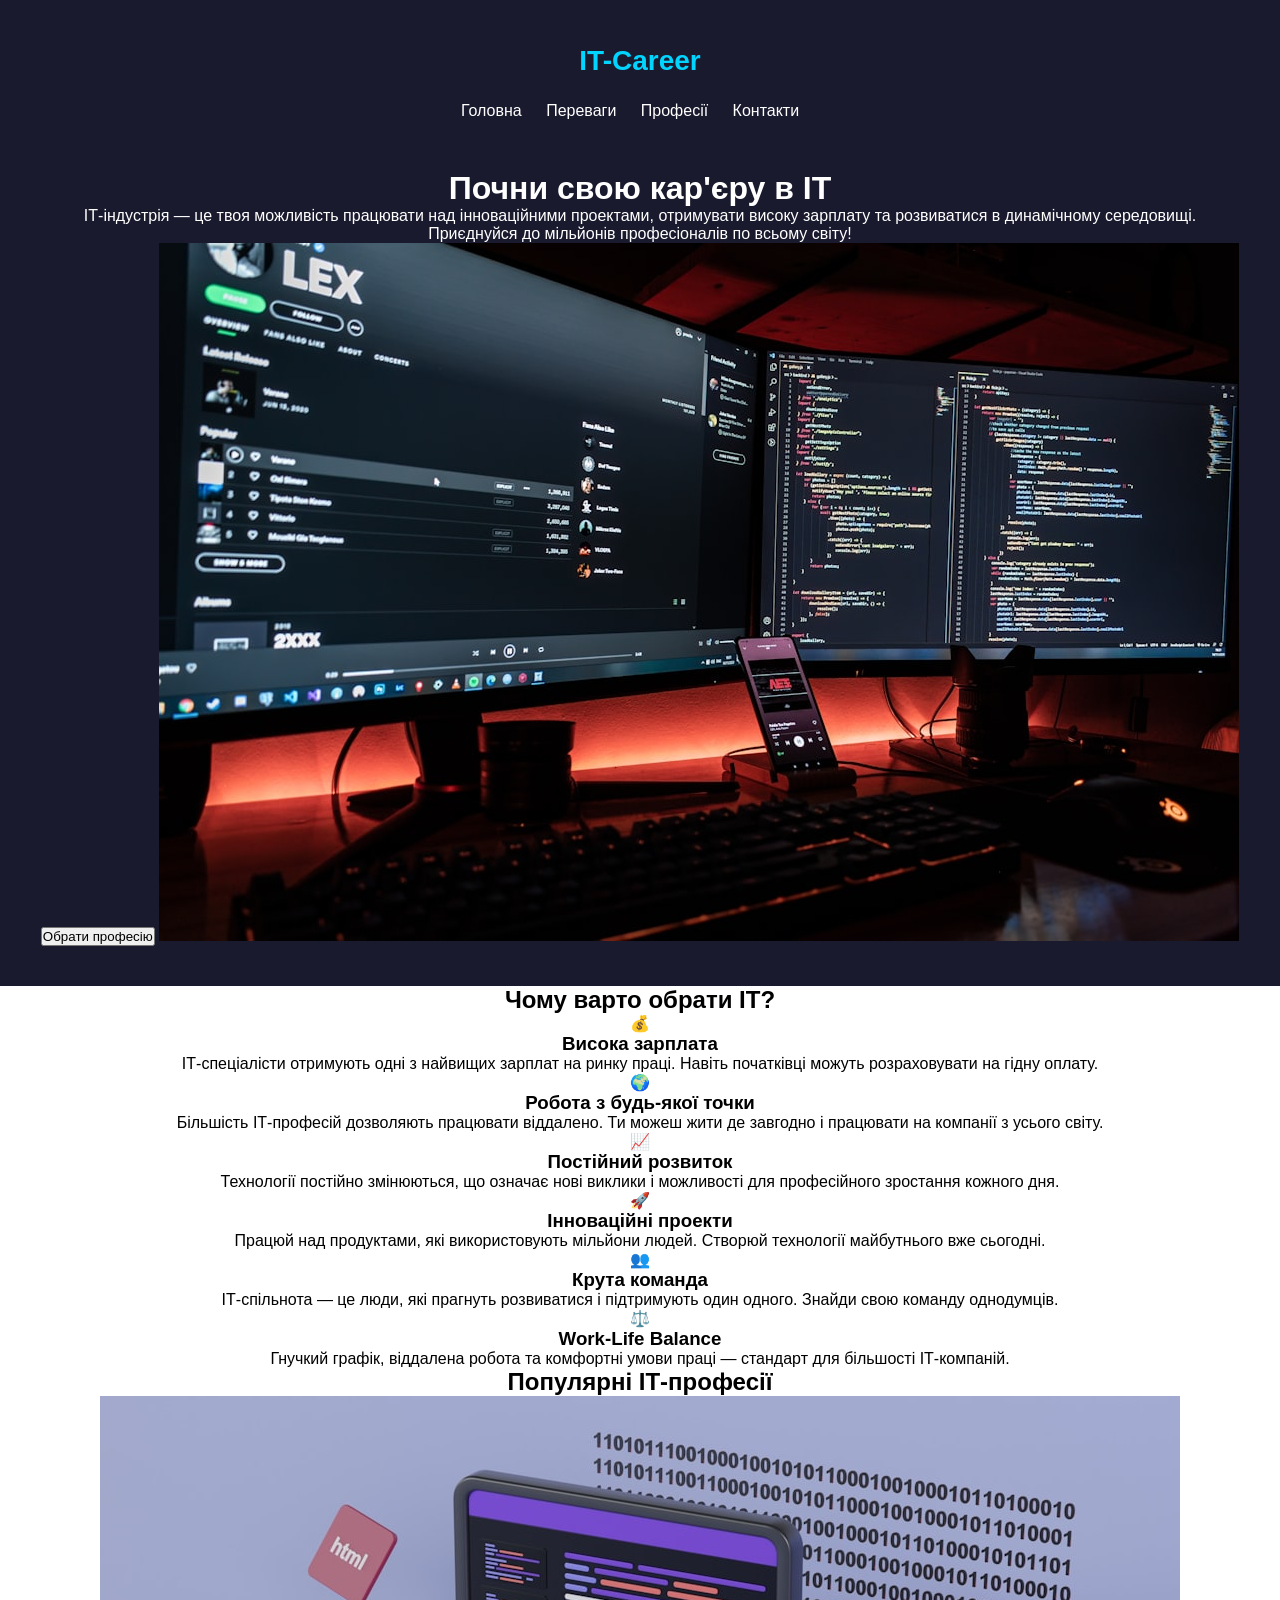
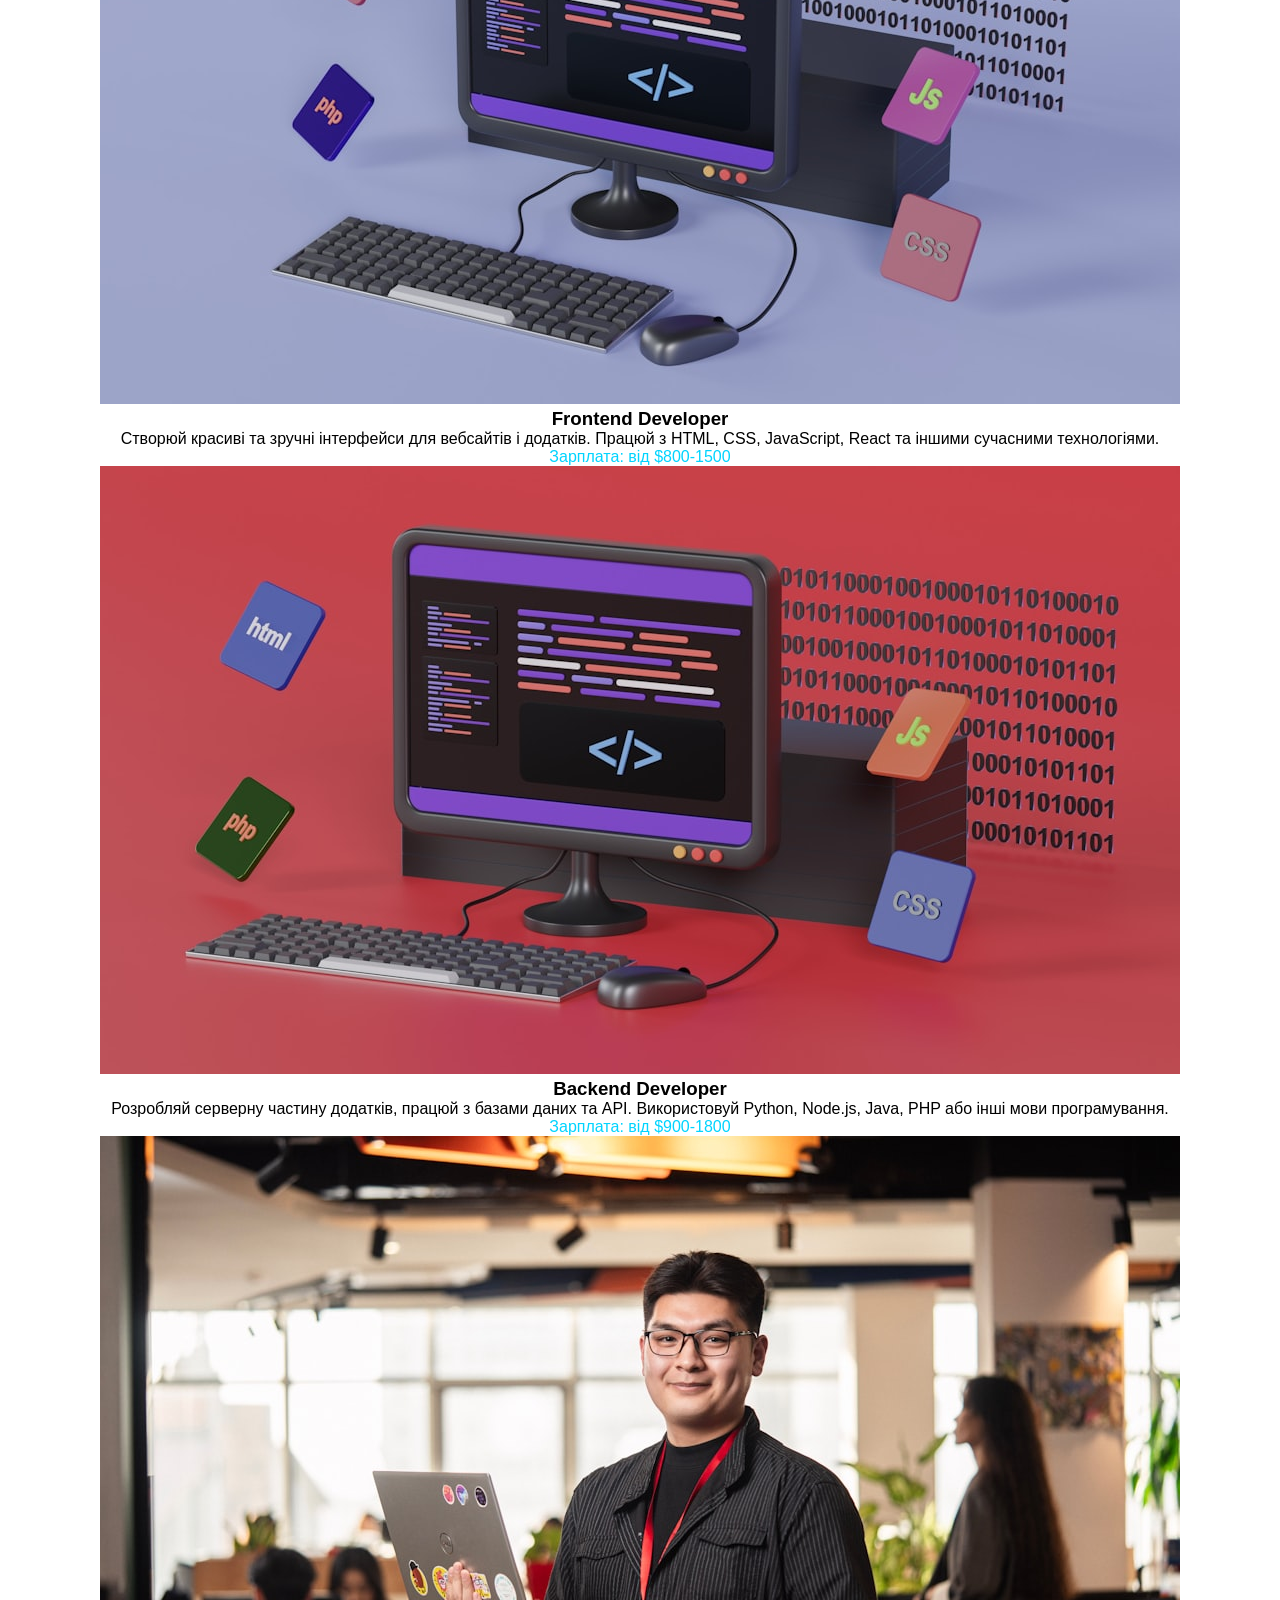
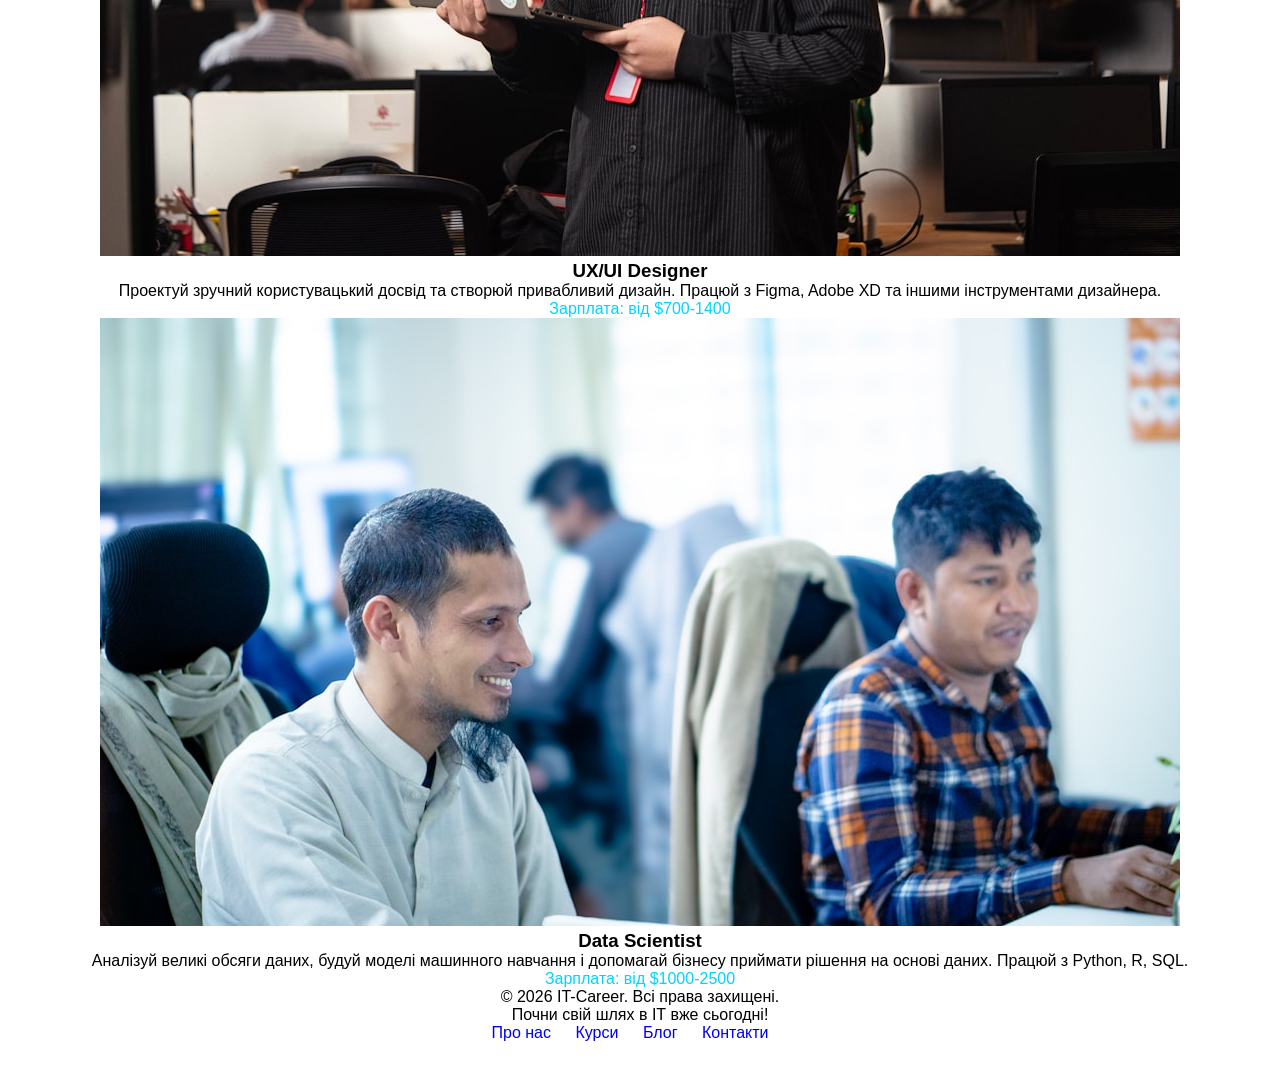
==== lesson_4_web/index.html @ c21bbfa8 "Add files via upload" ====
<!DOCTYPE html>
<html lang="en">
<head>
    <meta charset="UTF-8">
    <title>Landing page for IT careers</title>
    <link href="static/css/style.css" rel="stylesheet" type="text/css">
</head>
<body>
<header class="header-color">
    <div class="wrapper">
        <div class="header-top">
            <div class="logo">
                <span class="text-blue">
                    IT-Career
                </span>
            </div>
            <nav>
                <ul>
                    <li><a href="#">Головна</a></li>
                    <li><a href="#">Переваги</a></li>
                    <li><a href="#">Професії</a></li>
                    <li><a href="#">Контакти</a></li>
                </ul>
            </nav>
        </div>
        <h1>Почни свою кар'єру в ІТ</h1>
        <p>ІТ-індустрія — це твоя можливість працювати над інноваційними проектами, отримувати високу зарплату та розвиватися в динамічному середовищі. Приєднуйся до мільйонів професіоналів по всьому світу!</p>
        <button>Обрати професію</button>
        <img src="static/images/header-img.jfif">
    </div>
</header>
<section class="reasons">
    <div class="wrapper">
        <h2>Чому варто обрати ІТ?</h2>
        <article class="reasons-card">
            <div class="reasons-box-item">
                💰
            </div>
            <h3>Висока зарплата</h3>
            <p>ІТ-спеціалісти отримують одні з найвищих зарплат на ринку праці. Навіть початківці можуть розраховувати на гідну оплату.</p>
        </article>
        <article class="reasons-card">
            <div class="reasons-box-item">
                🌍
            </div>
            <h3>Робота з будь-якої точки</h3>
            <p>Більшість ІТ-професій дозволяють працювати віддалено. Ти можеш жити де завгодно і працювати на компанії з усього світу.</p>
        </article>
        <article class="reasons-card">
            <div class="reasons-box-item">
                📈
            </div>
            <h3>Постійний розвиток</h3>
            <p>Технології постійно змінюються, що означає нові виклики і можливості для професійного зростання кожного дня.</p>
        </article>
        <article class="reasons-card">
            <div class="reasons-box-item">
                🚀
            </div>
            <h3>Інноваційні проекти</h3>
            <p>Працюй над продуктами, які використовують мільйони людей. Створюй технології майбутнього вже сьогодні.</p>
        </article>
        <article class="reasons-card">
            <div class="reasons-box-item">
                👥
            </div>
            <h3>Крута команда</h3>
            <p>ІТ-спільнота — це люди, які прагнуть розвиватися і підтримують один одного. Знайди свою команду однодумців.</p>
        </article>
        <article class="reasons-card">
            <div class="reasons-box-item">
                ⚖️
            </div>
            <h3>Work-Life Balance</h3>
            <p>Гнучкий графік, віддалена робота та комфортні умови праці — стандарт для більшості ІТ-компаній.</p>
        </article>
    </div>
</section>
<section class="professions">
    <div class="wrapper">
        <h2>Популярні ІТ-професії</h2>
        <article class="professions-card">
            <img src="static/images/profession-img1.jfif">
            <h3>Frontend Developer</h3>
            <p>Створюй красиві та зручні інтерфейси для вебсайтів і додатків. Працюй з HTML, CSS, JavaScript, React та іншими сучасними технологіями.</p>
            <p class="text-blue">Зарплата: від $800-1500</p>
        </article>
        <article class="professions-card">
            <img src="static/images/profession-img2.jfif">
            <h3>Backend Developer</h3>
            <p>Розробляй серверну частину додатків, працюй з базами даних та API. Використовуй Python, Node.js, Java, PHP або інші мови програмування.</p>
            <p class="text-blue">Зарплата: від $900-1800</p>
        </article>
        <article class="professions-card">
            <img src="static/images/profession-img3.jfif">
            <h3>UX/UI Designer</h3>
            <p>Проектуй зручний користувацький досвід та створюй привабливий дизайн. Працюй з Figma, Adobe XD та іншими інструментами дизайнера.</p>
            <p class="text-blue">Зарплата: від $700-1400</p>
        </article>
        <article class="professions-card">
            <img src="static/images/profession-img4.jfif">
            <h3>Data Scientist</h3>
            <p>Аналізуй великі обсяги даних, будуй моделі машинного навчання і допомагай бізнесу приймати рішення на основі даних. Працюй з Python, R, SQL.</p>
            <p class="text-blue">Зарплата: від $1000-2500</p>
        </article>
    </div>
</section>
<footer>
    <div class="wrapper">
        <p>&copy; 2026 IT-Career. Всі права захищені.</p>
        <p>Почни свій шлях в ІТ вже сьогодні!</p>
        <nav>
            <ul>
                <li><a href="#">Про нас</a></li>
                <li><a href="#">Курси</a></li>
                <li><a href="#">Блог</a></li>
                <li><a href="#">Контакти</a></li>
            </ul>
        </nav>
    </div>
</footer>
</body>
</html>
---- lesson_4_web/static/css/style.css ----
* {
    margin: 0;
    padding: 0;
    box-sizing: border-box;
    text-decoration: none;
    list-style: none;
}

html {
    font-family: Arial, sans-serif;
    text-align: center;
}

.wrapper {
    max-width: 1200px;
    margin: 0 auto;
}

.text-blue {
    color: #01d4ff;
}

header {
    color: #fff;
    padding: 40px 0;
}

.header-color {
    background: #191a2e;
}

.header-top {
    background: #191a2e;
}

.logo {
    font-size: 28px;
    line-height: 42px;
    font-weight: bold;
    margin-bottom: 20px;
}

nav {
    margin-bottom: 50px;
}

nav ul li {
    display: inline-block;
    margin-right: 20px;
}

header nav ul li a {
    color: #fff;
}
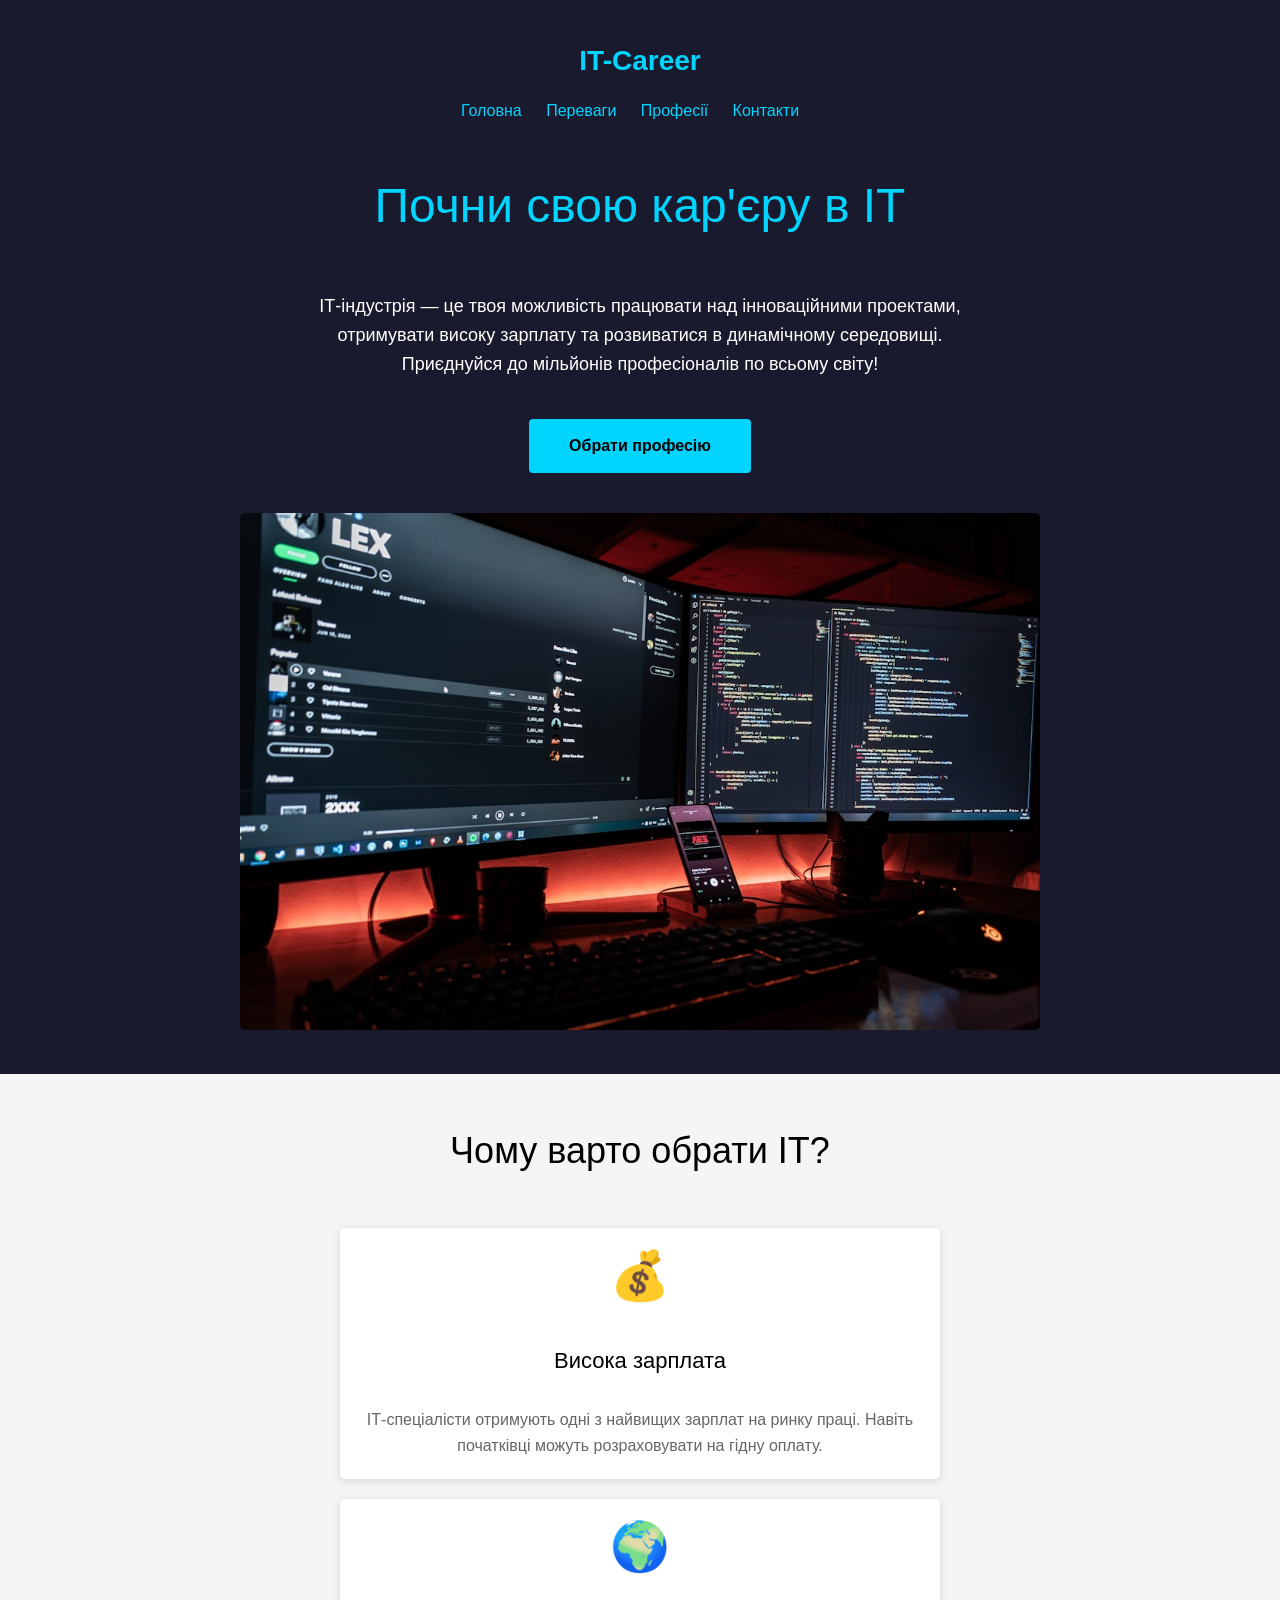
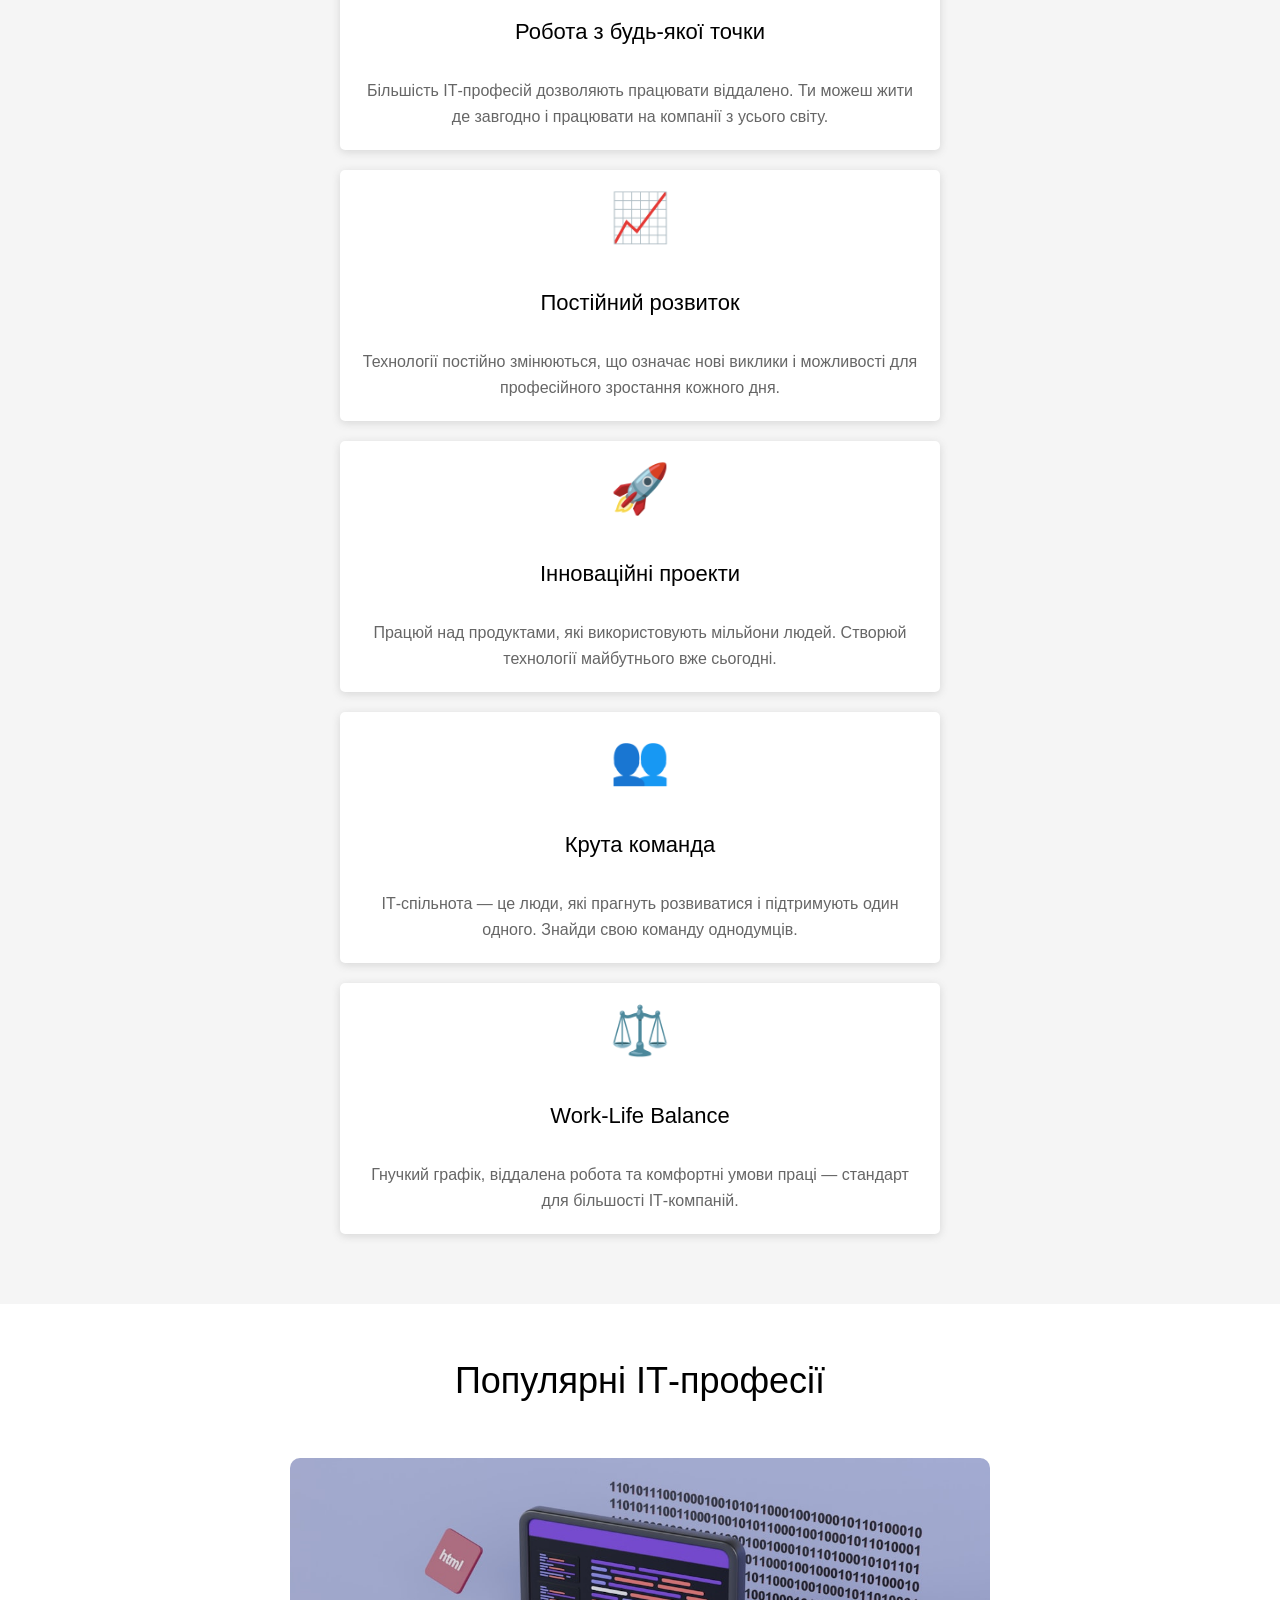
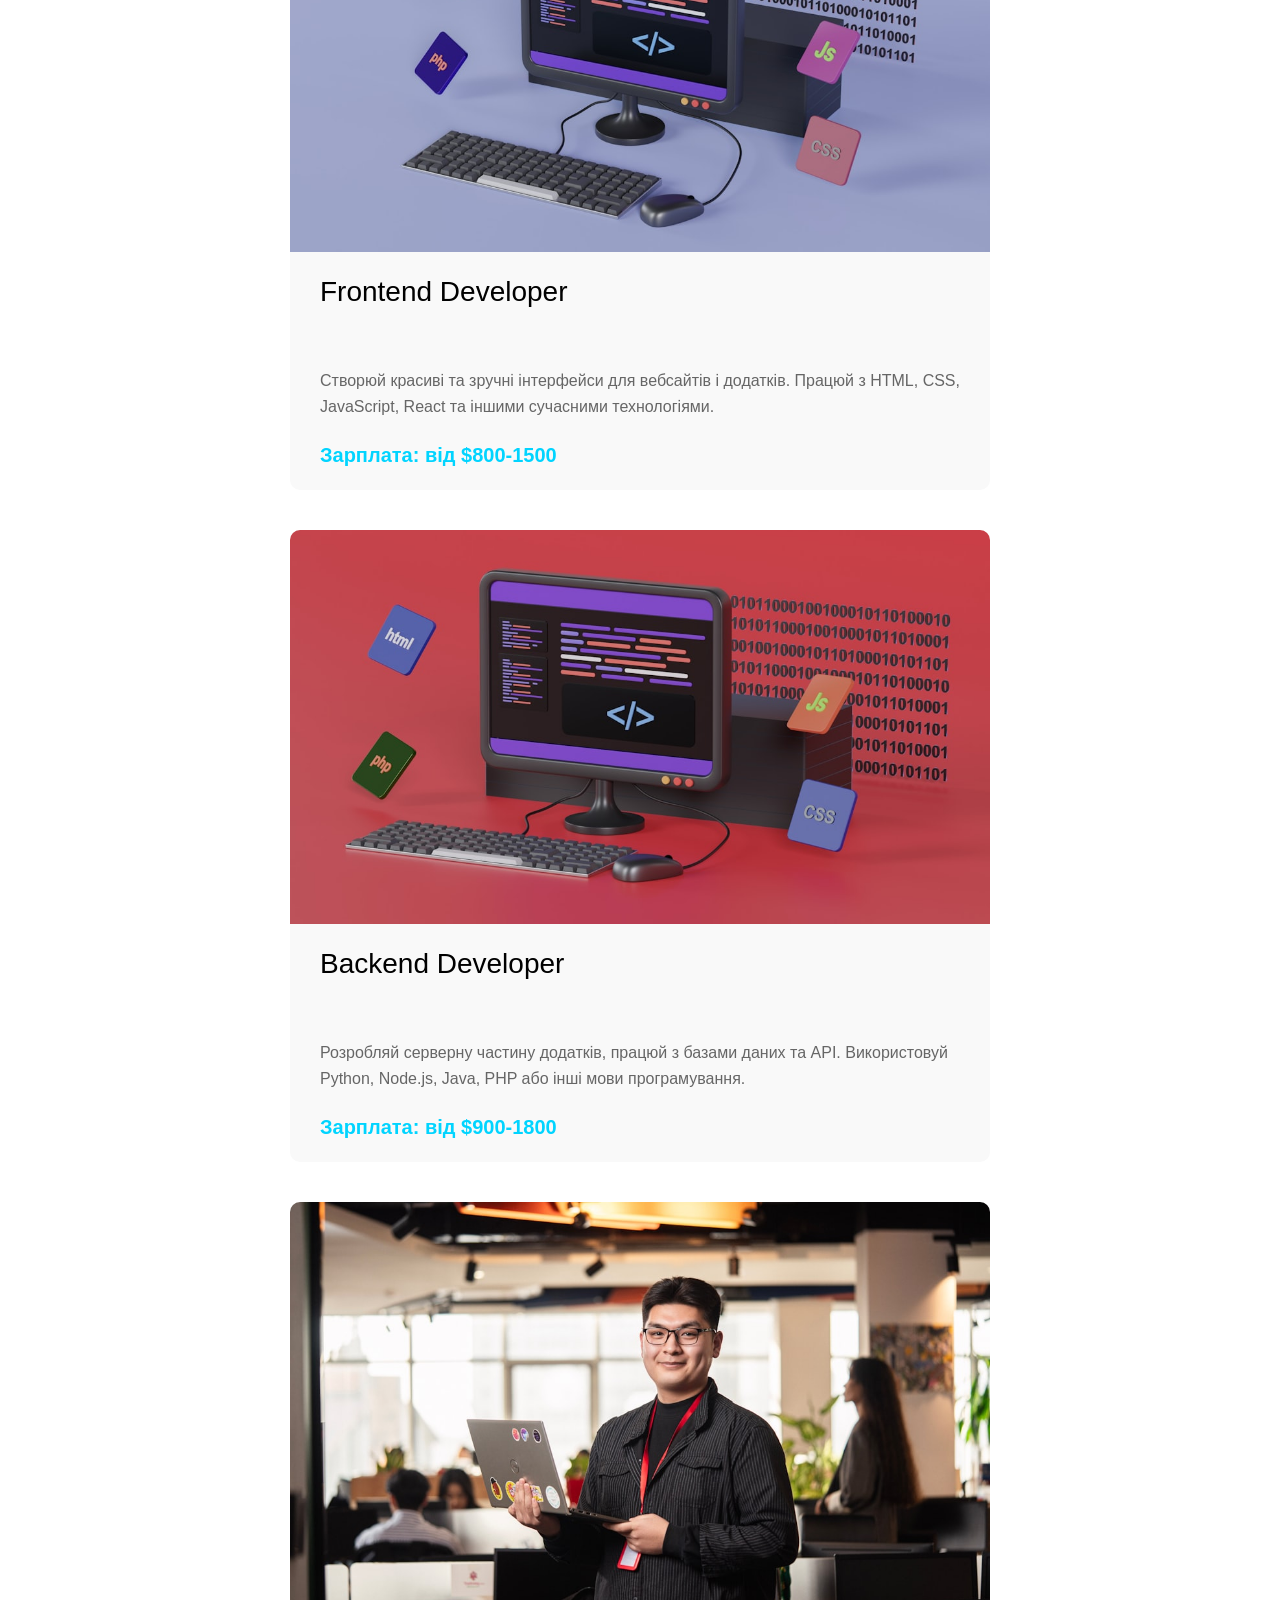
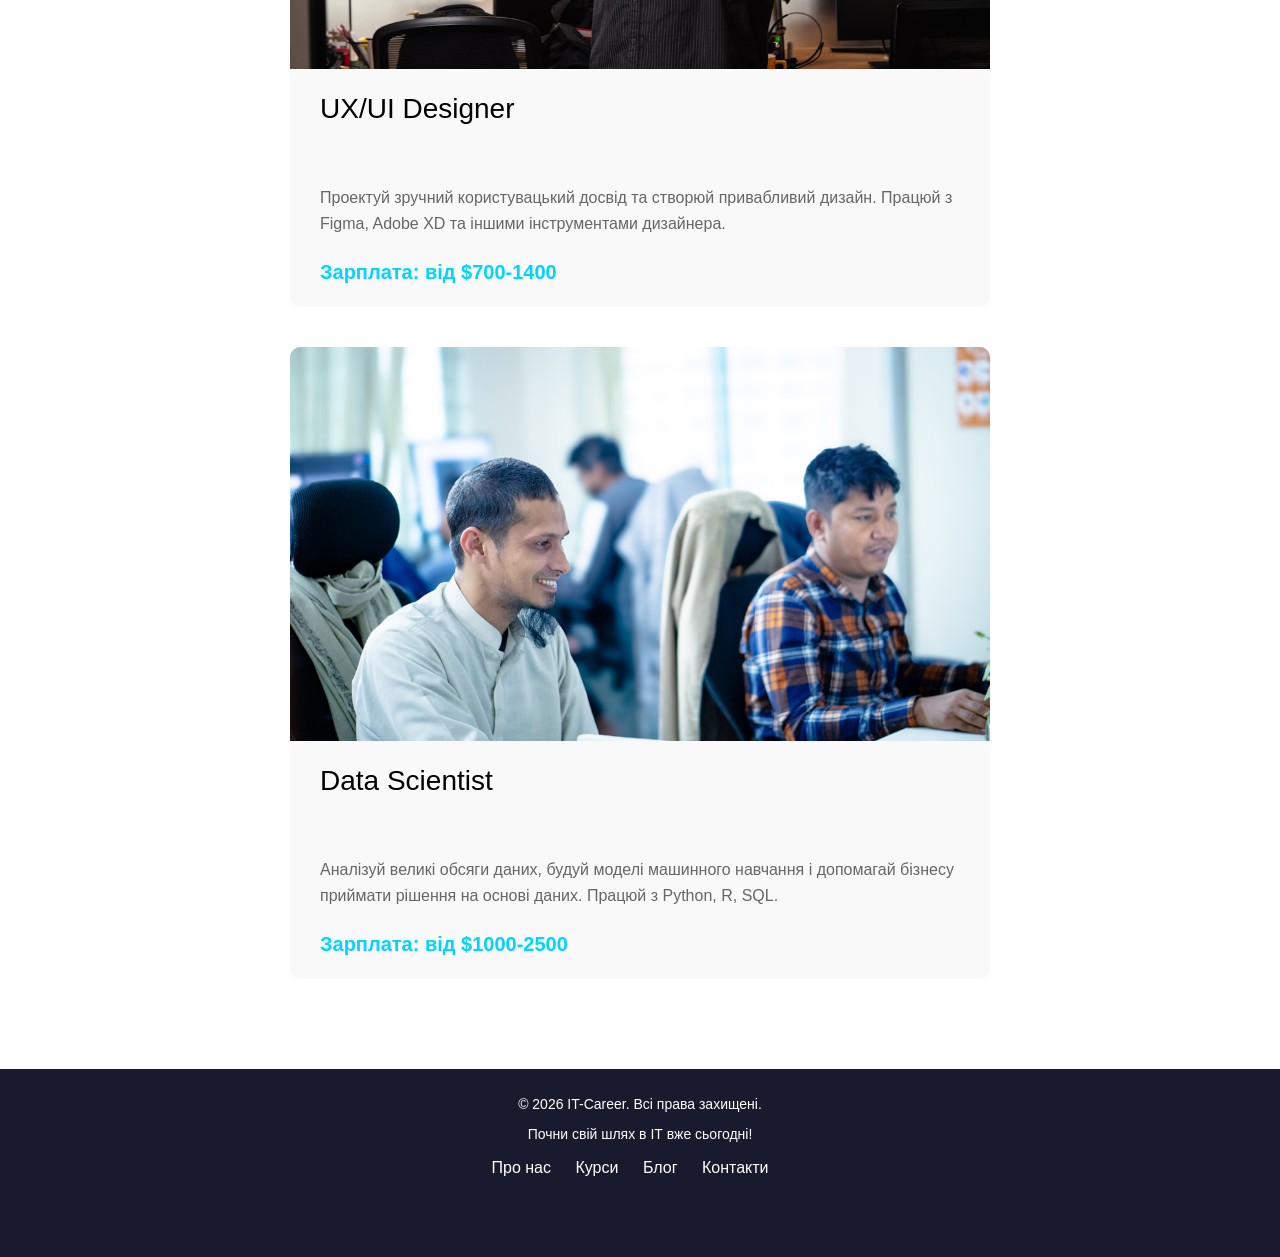
==== commit 6c2aed97: "Add files via upload" ====
--- a/lesson_4_web/index.html
+++ b/lesson_4_web/index.html
@@ -16,15 +16,15 @@
             </div>
             <nav>
                 <ul>
-                    <li><a href="#">Головна</a></li>
-                    <li><a href="#">Переваги</a></li>
-                    <li><a href="#">Професії</a></li>
-                    <li><a href="#">Контакти</a></li>
+                    <li><a href="#" class="text-blue">Головна</a></li>
+                    <li><a href="#" class="text-blue">Переваги</a></li>
+                    <li><a href="#" class="text-blue">Професії</a></li>
+                    <li><a href="#" class="text-blue">Контакти</a></li>
                 </ul>
             </nav>
         </div>
-        <h1>Почни свою кар'єру в ІТ</h1>
-        <p>ІТ-індустрія — це твоя можливість працювати над інноваційними проектами, отримувати високу зарплату та розвиватися в динамічному середовищі. Приєднуйся до мільйонів професіоналів по всьому світу!</p>
+        <h1 class="text-blue">Почни свою кар'єру в ІТ</h1>
+        <p>ІТ-індустрія — це твоя можливість працювати над інноваційними проектами, <br> отримувати високу зарплату та розвиватися в динамічному середовищі. <br> Приєднуйся до мільйонів професіоналів по всьому світу!</p>
         <button>Обрати професію</button>
         <img src="static/images/header-img.jfif">
     </div>
--- a/lesson_4_web/static/css/style.css
+++ b/lesson_4_web/static/css/style.css
@@ -49,6 +49,128 @@
     margin-right: 20px;
 }
 
-header nav ul li a {
+nav ul li a {
     color: #fff;
+}
+
+.header-color .wrapper h1 {
+    font-size: 48px;
+    line-height: 72px;
+    font-weight: normal;
+    margin-bottom: 50px;
+}
+
+.header-color .wrapper p {
+    font-size: 18px;
+    line-height: 29px;
+    margin-bottom: 40px;
+}
+
+button {
+    display: block;
+    margin: 0 auto 40px;
+    border: none;
+    background: #01d4ff;
+    padding: 10px 40px;
+    font-size: 16px;
+    line-height: 34px;
+    font-weight: bold;
+    border-radius: 4px;
+}
+
+.header-color .wrapper img {
+    width: 800px;
+    border-radius: 5px;
+}
+
+.reasons {
+    background: #f5f5f5;
+}
+
+h2 {
+    font-size: 36px;
+    line-height: 54px;
+    font-weight: normal;
+    margin-bottom: 50px;
+}
+
+.reasons, .professions {
+    padding: 50px 0;
+}
+
+.reasons-card {
+    max-width: 600px;
+    background: #fff;
+    border-radius: 5px;
+    padding: 20px;
+    box-shadow: 0 2px 8px  rgba(97, 97, 97, 0.2);
+}
+
+.reasons .wrapper article {
+    margin: 0 auto 20px;
+}
+
+.reasons-box-item {
+    font-size: 48px;
+    margin-bottom: 40px;
+}
+
+h3 {
+    font-size: 22px;
+    line-height: 33px;
+    font-weight: normal;
+    margin-bottom: 30px;
+}
+
+.reasons-card p {
+    font-size: 16px;
+    line-height: 26px;
+    color: #666666;
+}
+
+.professions-card {
+    max-width: 700px;
+    overflow: hidden;
+    margin: 0 auto 40px;
+    background: #f9f9f9;
+    border-radius: 10px;
+    text-align: left;
+}
+
+.professions-card img {
+    object-fit: cover;
+    width: 100%;
+}
+
+.professions-card h3 {
+    font-size: 28px;
+    line-height: 42px;
+    padding: 15px 30px;
+}
+
+.professions-card p {
+    font-size: 16px;
+    line-height: 26px;
+    color: #666666;
+    padding: 10px 30px;
+}
+
+.professions-card p.text-blue {
+    color: #01d4ff;
+    font-size: 20px;
+    line-height: 30px;
+    font-weight: bold;
+    margin-bottom: 10px;
+}
+
+footer {
+    background: #191a2e;
+    padding: 30px 0;
+    color: #fff;
+}
+
+footer p {
+    font-size: 14px;
+    line-height: 10px;
+    margin-bottom: 20px;
 }
